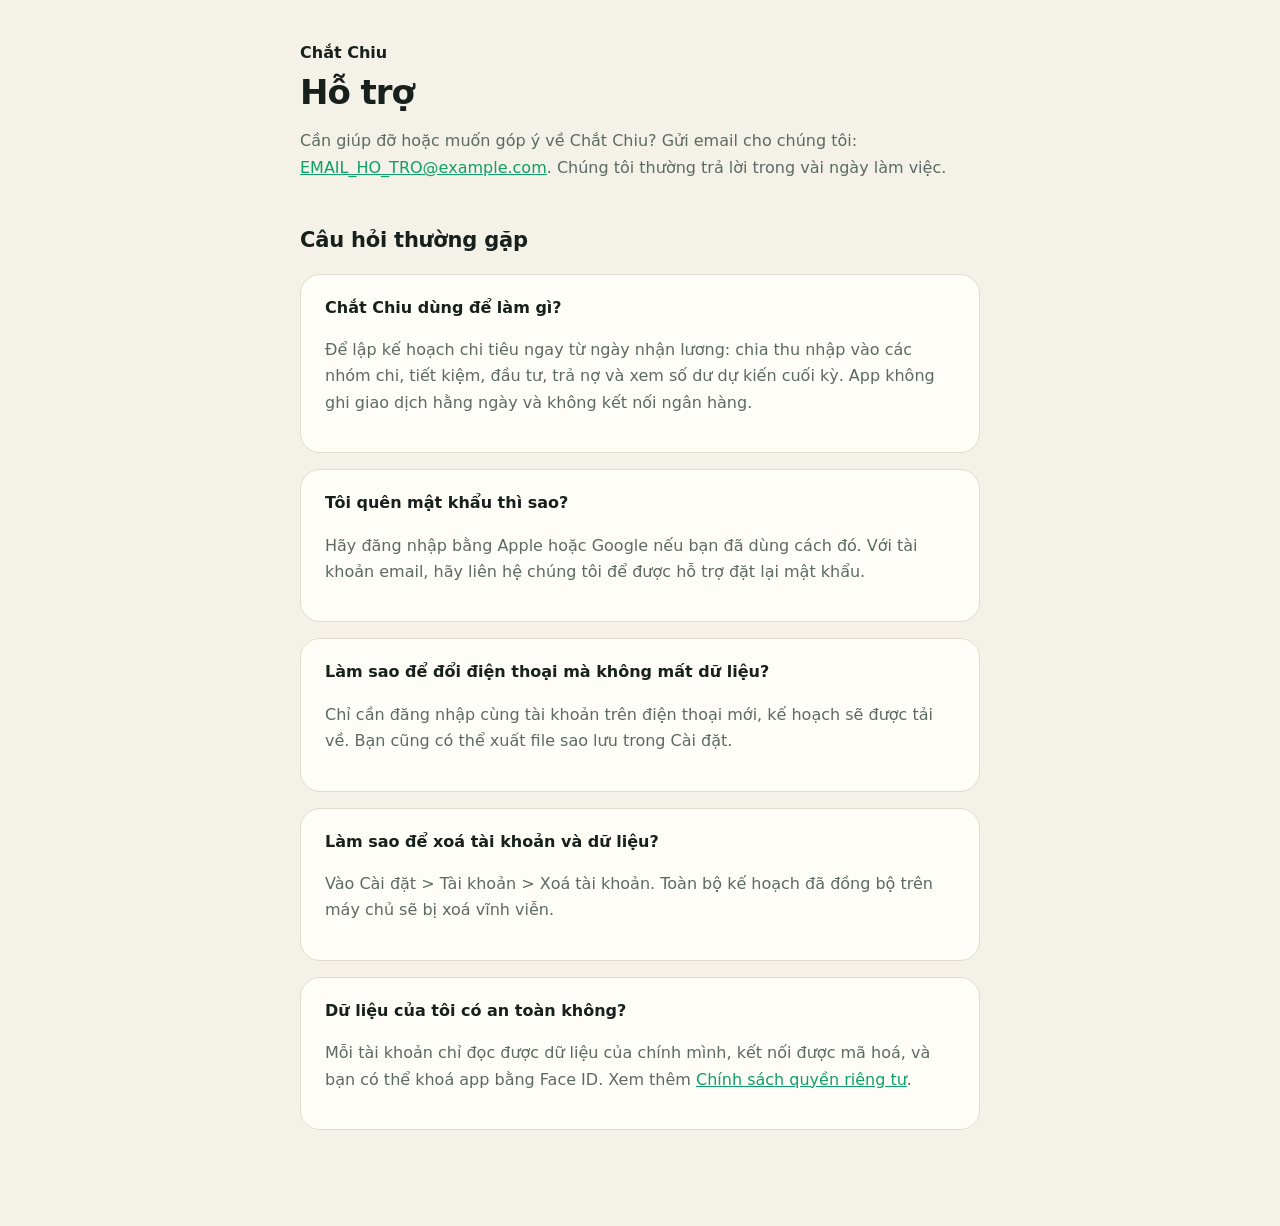
==== support.html @ d1680358 "Add files via upload" ====
<!doctype html>
<html lang="vi"><head><meta charset="utf-8"><meta name="viewport" content="width=device-width,initial-scale=1">
<title>Hỗ trợ · Chắt Chiu</title><link rel="stylesheet" href="style.css"></head>
<body><main>
<a class="brand" href="./">Chắt Chiu</a>
<h1>Hỗ trợ</h1>
<p>Cần giúp đỡ hoặc muốn góp ý về Chắt Chiu? Gửi email cho chúng tôi: <a href="mailto:EMAIL_HO_TRO@example.com">EMAIL_HO_TRO@example.com</a>. Chúng tôi thường trả lời trong vài ngày làm việc.</p>

<h2>Câu hỏi thường gặp</h2>
<div class="card"><b>Chắt Chiu dùng để làm gì?</b>
<p>Để lập kế hoạch chi tiêu ngay từ ngày nhận lương: chia thu nhập vào các nhóm chi, tiết kiệm, đầu tư, trả nợ và xem số dư dự kiến cuối kỳ. App không ghi giao dịch hằng ngày và không kết nối ngân hàng.</p></div>
<div class="card"><b>Tôi quên mật khẩu thì sao?</b>
<p>Hãy đăng nhập bằng Apple hoặc Google nếu bạn đã dùng cách đó. Với tài khoản email, hãy liên hệ chúng tôi để được hỗ trợ đặt lại mật khẩu.</p></div>
<div class="card"><b>Làm sao để đổi điện thoại mà không mất dữ liệu?</b>
<p>Chỉ cần đăng nhập cùng tài khoản trên điện thoại mới, kế hoạch sẽ được tải về. Bạn cũng có thể xuất file sao lưu trong Cài đặt.</p></div>
<div class="card"><b>Làm sao để xoá tài khoản và dữ liệu?</b>
<p>Vào Cài đặt &gt; Tài khoản &gt; Xoá tài khoản. Toàn bộ kế hoạch đã đồng bộ trên máy chủ sẽ bị xoá vĩnh viễn.</p></div>
<div class="card"><b>Dữ liệu của tôi có an toàn không?</b>
<p>Mỗi tài khoản chỉ đọc được dữ liệu của chính mình, kết nối được mã hoá, và bạn có thể khoá app bằng Face ID. Xem thêm <a href="privacy.html">Chính sách quyền riêng tư</a>.</p></div>
</main></body></html>
---- style.css ----
:root{--bg:#f4f1e8;--card:#fffdf8;--line:#e1dccd;--ink:#17201c;--soft:#5c6a63;--jade:#0f9f68}
@media (prefers-color-scheme:dark){:root{--bg:#0b100f;--card:#121917;--line:#243029;--ink:#eeeadf;--soft:#97a39c;--jade:#3ddc97}}
*{box-sizing:border-box}body{margin:0;background:var(--bg);color:var(--ink);font:16px/1.65 "Be Vietnam Pro",system-ui,-apple-system,"Segoe UI",sans-serif}
main{max-width:720px;margin:0 auto;padding:40px 20px 80px}
h1{font-size:34px;letter-spacing:-.03em;line-height:1.15;margin:.2em 0}h2{font-size:21px;margin:2em 0 .4em;letter-spacing:-.01em}
p,li{color:var(--soft)}li{margin:.3em 0}a{color:var(--jade)}b,strong{color:var(--ink)}
.card{background:var(--card);border:1px solid var(--line);border-radius:20px;padding:20px 24px;margin:16px 0}
.brand{font-weight:800;color:var(--ink);text-decoration:none}small{color:var(--soft)}
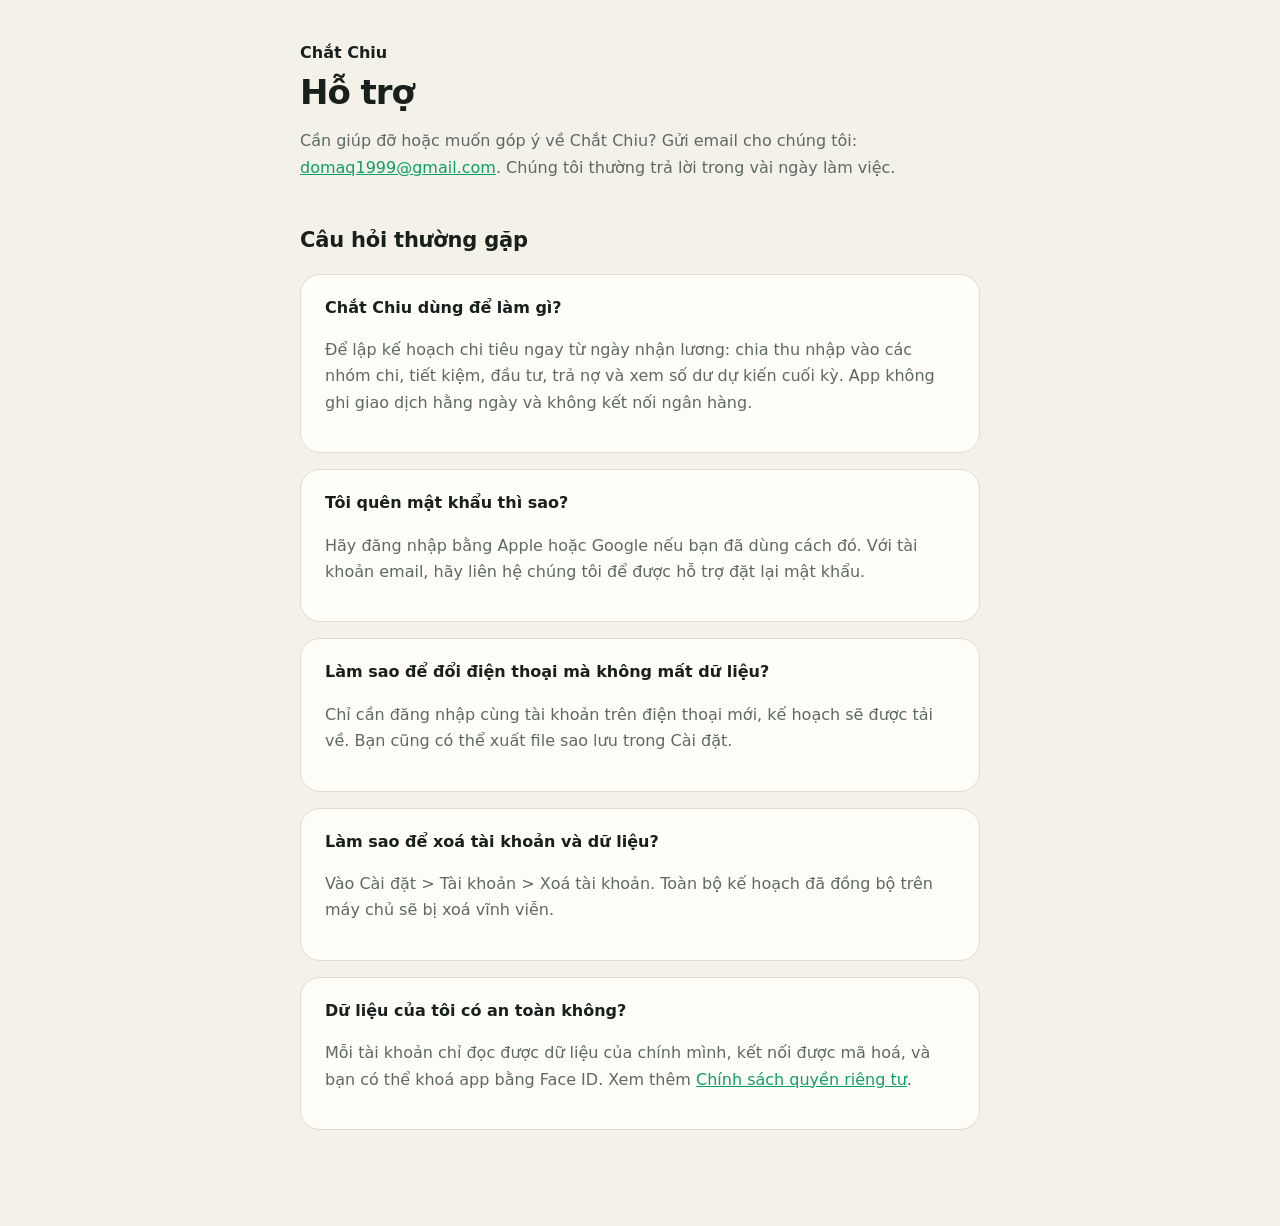
==== commit 2c46e499: "Add files via upload" ====
--- a/support.html
+++ b/support.html
@@ -4,7 +4,7 @@
 <body><main>
 <a class="brand" href="./">Chắt Chiu</a>
 <h1>Hỗ trợ</h1>
-<p>Cần giúp đỡ hoặc muốn góp ý về Chắt Chiu? Gửi email cho chúng tôi: <a href="mailto:EMAIL_HO_TRO@example.com">EMAIL_HO_TRO@example.com</a>. Chúng tôi thường trả lời trong vài ngày làm việc.</p>
+<p>Cần giúp đỡ hoặc muốn góp ý về Chắt Chiu? Gửi email cho chúng tôi: <a href="mailto:domaq1999@gmail.com">domaq1999@gmail.com</a>. Chúng tôi thường trả lời trong vài ngày làm việc.</p>
 
 <h2>Câu hỏi thường gặp</h2>
 <div class="card"><b>Chắt Chiu dùng để làm gì?</b>
